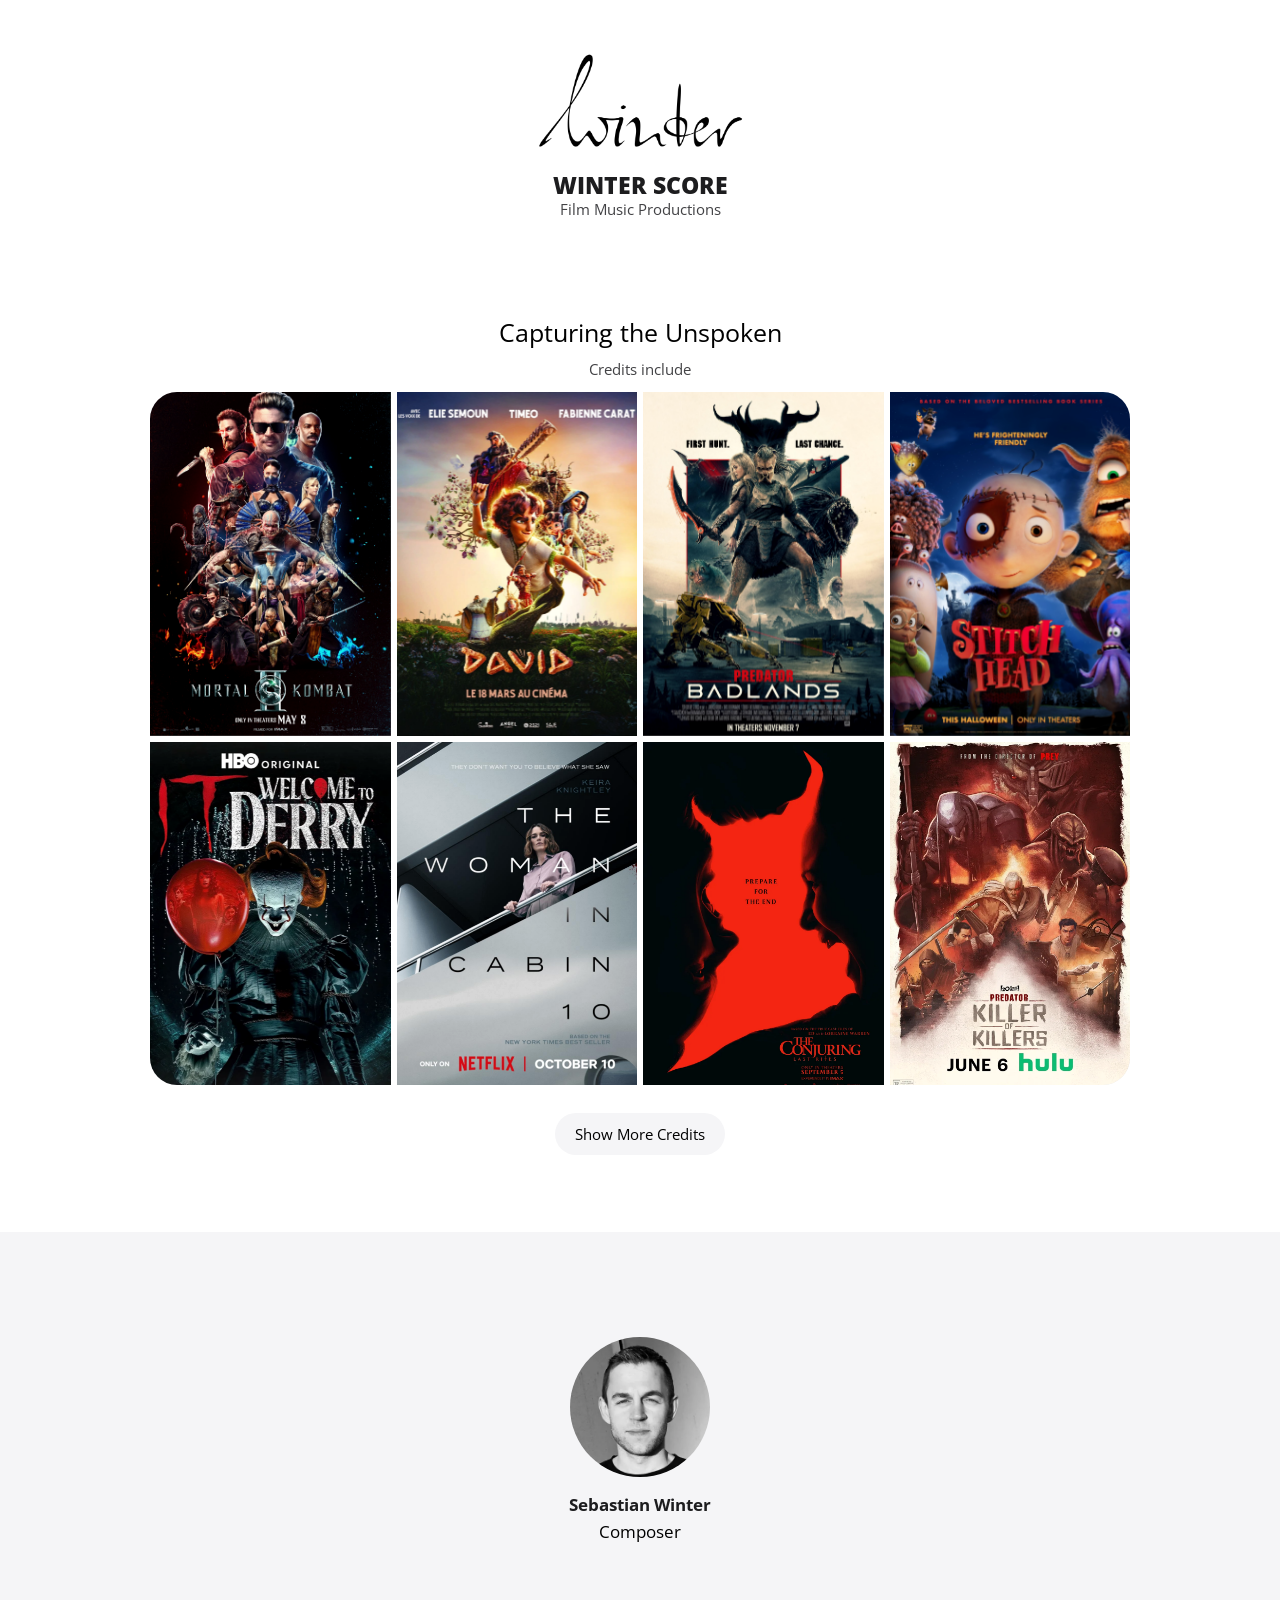
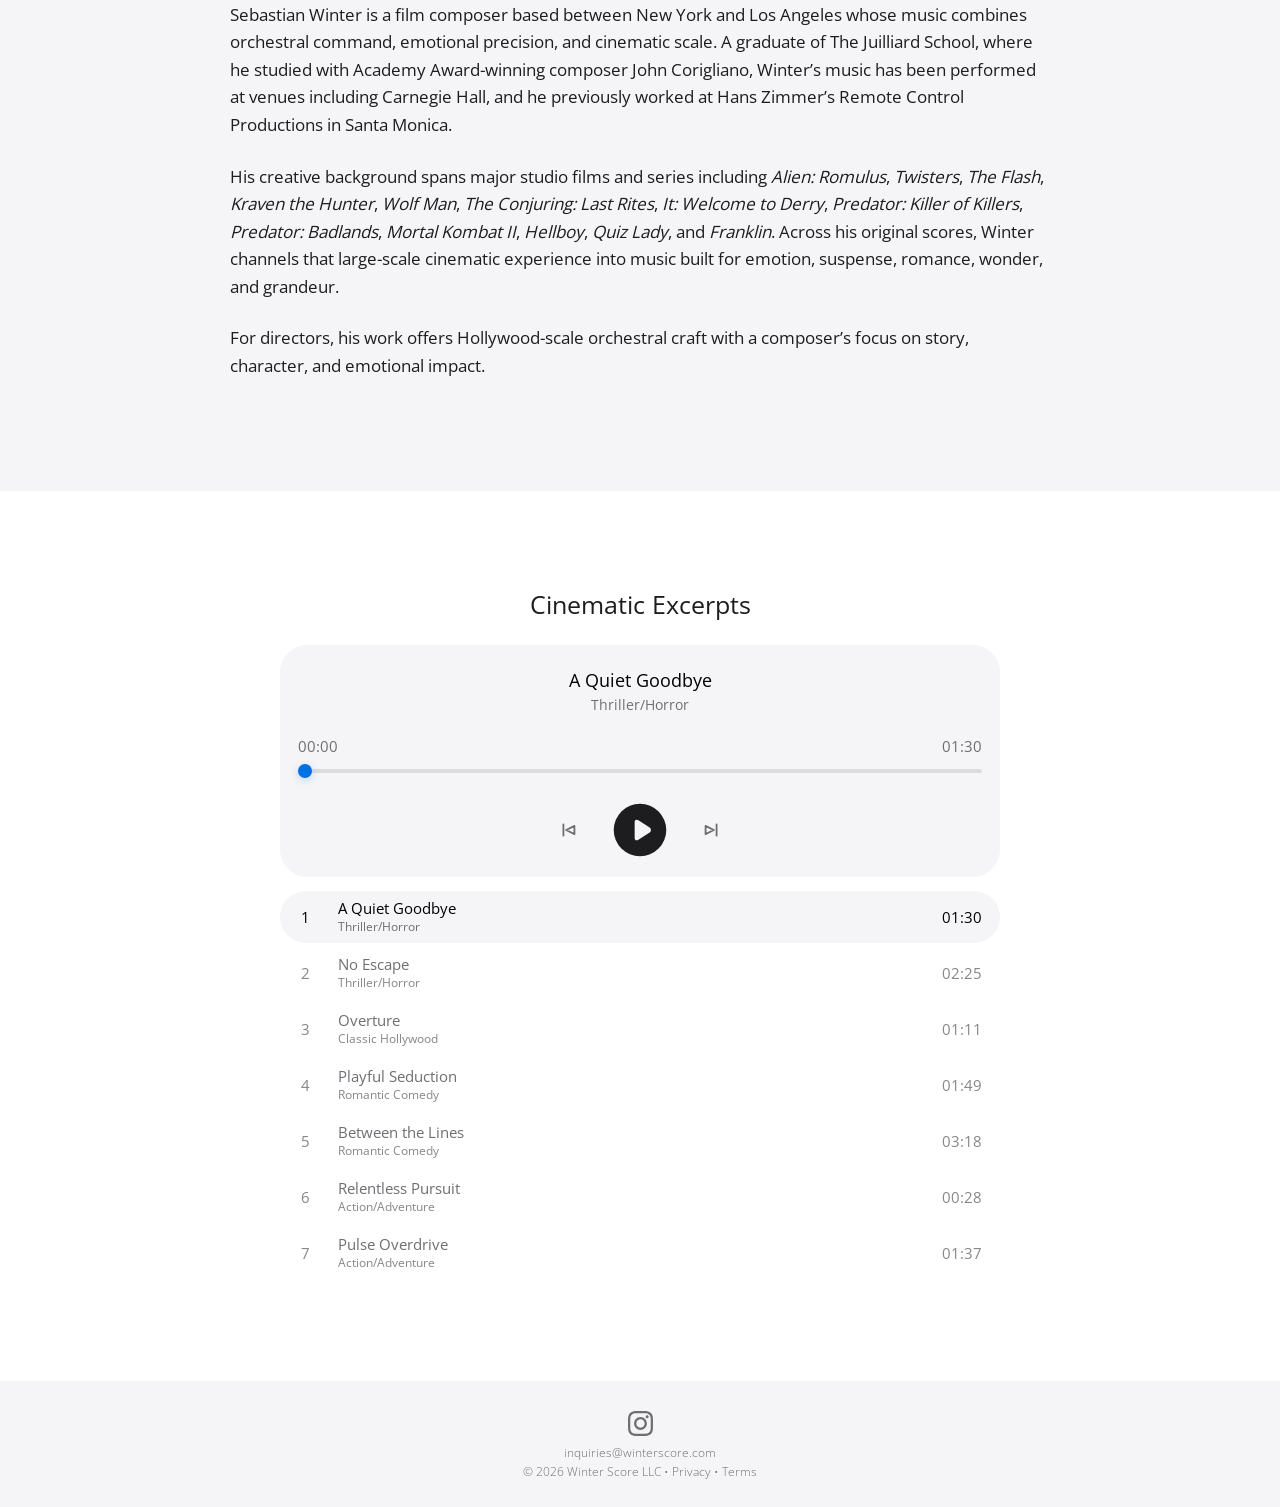
==== index.html @ 53c30376 "Stabilize poster hover scaling" ====
<!doctype html>
<html lang="en">
  <head>
    <meta charset="utf-8">
    <meta name="viewport" content="width=device-width, initial-scale=1">
    <title>Sebastian Winter | Film Composer | Winter Score</title>
    <meta
      name="description"
      content="Sebastian Winter is a film composer based between Los Angeles and New York, creating cinematic scores and orchestral music for studio films, thrillers, romantic comedies, and Christmas movies."
    >
    <link rel="canonical" href="https://www.winterscore.com/">
    <meta property="og:title" content="Sebastian Winter | Film Composer">
    <meta
      property="og:description"
      content="Cinematic film scores and orchestral music by Sebastian Winter / Winter Score."
    >
    <meta property="og:type" content="website">
    <meta property="og:url" content="https://www.winterscore.com/">
    <meta property="og:image" content="https://www.winterscore.com/assets/images/winter-score-logo-white.png">
    <meta name="twitter:card" content="summary_large_image">
    <meta name="twitter:title" content="Sebastian Winter | Film Composer">
    <meta
      name="twitter:description"
      content="Cinematic film scores and orchestral music by Sebastian Winter / Winter Score."
    >
    <meta name="twitter:image" content="https://www.winterscore.com/assets/images/winter-score-logo-white.png">
    <script type="application/ld+json">
      {
        "@context": "https://schema.org",
        "@graph": [
          {
            "@type": "WebSite",
            "@id": "https://www.winterscore.com/#website",
            "url": "https://www.winterscore.com/",
            "name": "Winter Score",
            "description": "Film music production home of composer Sebastian Winter.",
            "inLanguage": "en-US",
            "publisher": {
              "@id": "https://www.winterscore.com/#organization"
            }
          },
          {
            "@type": "Organization",
            "@id": "https://www.winterscore.com/#organization",
            "name": "Winter Score LLC",
            "legalName": "Winter Score LLC",
            "url": "https://www.winterscore.com/",
            "email": "inquiries@winterscore.com",
            "logo": "https://www.winterscore.com/assets/images/winter-score-logo-white.png",
            "founder": {
              "@id": "https://www.winterscore.com/#sebastian-winter"
            },
            "address": {
              "@type": "PostalAddress",
              "streetAddress": "30 N Gould St Ste N",
              "addressLocality": "Sheridan",
              "addressRegion": "WY",
              "postalCode": "82801",
              "addressCountry": "US"
            },
            "sameAs": [
              "https://instagram.com/sebastianwinter"
            ]
          },
          {
            "@type": "Person",
            "@id": "https://www.winterscore.com/#sebastian-winter",
            "name": "Sebastian Winter",
            "jobTitle": "Film Composer",
            "description": "Sebastian Winter is a film composer based between Los Angeles and New York, creating cinematic scores and orchestral music for studio films, thrillers, romantic comedies, and Christmas movies.",
            "url": "https://www.winterscore.com/",
            "email": "inquiries@winterscore.com",
            "image": "https://www.winterscore.com/assets/images/sebastian-winter-portrait.webp",
            "worksFor": {
              "@id": "https://www.winterscore.com/#organization"
            },
            "sameAs": [
              "https://instagram.com/sebastianwinter"
            ],
            "knowsAbout": [
              "Film scoring",
              "Orchestral film music",
              "Cinematic scores",
              "Romantic comedy film music",
              "Christmas movie music",
              "Thriller film music",
              "Horror film music"
            ],
            "subjectOf": [
              {
                "@type": "CreativeWork",
                "name": "Winter Score",
                "url": "https://www.winterscore.com/"
              }
            ]
          }
        ]
      }
    </script>
    <link rel="icon" href="assets/images/winter-score-logo-black.png">
    <link rel="preload" href="assets/images/winter-score-logo-white.png" as="image">
    <link rel="stylesheet" href="styles.css?v=20260520-poster-hover-stable">
  </head>
  <body>
    <a class="skip-link" href="#main-content">Skip to content</a>
    <main id="main-content">
      <section class="hero" aria-labelledby="site-title">
        <div class="brand" aria-label="Winter Score Film Music Productions">
          <img class="brand__script" src="assets/images/winter-score-logo-black.png" alt="">
          <div class="brand__text">
            <span>Winter Score</span>
            <small>Film Music Productions</small>
          </div>
        </div>
        <h1 id="site-title">Capturing the Unspoken</h1>
      </section>

      <section class="credits" aria-labelledby="credits-title">
        <h2 class="section-label" id="credits-title">Credits include</h2>
        <div class="poster-rail" id="credits-grid" aria-label="Selected film credits">
          <article class="poster-card">
            <img src="assets/images/mortal-kombat-ii-2026-film-poster.jpg" alt="Mortal Kombat II film poster">
          </article>
          <article class="poster-card">
            <img src="assets/images/david-2025-film-poster.jpg" alt="David film poster">
          </article>
          <article class="poster-card">
            <img src="assets/images/predator-badlands-2025-film-poster.jpg" alt="Predator: Badlands film poster">
          </article>
          <article class="poster-card">
            <img src="assets/images/stitch-head-2025-film-poster.jpg" alt="Stitch Head film poster">
          </article>
          <article class="poster-card">
            <img src="assets/images/it-welcome-to-derry-2025-series-poster.webp" alt="It: Welcome to Derry series poster">
          </article>
          <article class="poster-card">
            <img src="assets/images/the-woman-in-cabin-10-2025-film-poster.jpg" alt="The Woman in Cabin 10 film poster">
          </article>
          <article class="poster-card">
            <img src="assets/images/the-conjuring-last-rites-2025-film-poster.webp" alt="The Conjuring: Last Rites film poster">
          </article>
          <article class="poster-card">
            <img src="assets/images/predator-killer-of-killers-2025-film-poster.webp" alt="Predator: Killer of Killers film poster">
          </article>
          <article class="poster-card">
            <img src="assets/images/until-dawn-2025-film-poster.jpg" alt="Until Dawn film poster">
          </article>
          <article class="poster-card">
            <img src="assets/images/a-working-man-2025-film-poster.jpg" alt="A Working Man film poster">
          </article>
          <article class="poster-card">
            <img src="assets/images/the-friend-2025-film-poster.jpg" alt="The Friend film poster">
          </article>
          <article class="poster-card">
            <img src="assets/images/heart-eyes-2025-film-poster.jpg" alt="Heart Eyes film poster">
          </article>
          <article class="poster-card">
            <img src="assets/images/wolf-man-2025-film-poster.webp" alt="Wolf Man film poster">
          </article>
          <article class="poster-card">
            <img src="assets/images/kraven-the-hunter-2024-film-poster.webp" alt="Kraven the Hunter film poster">
          </article>
          <article class="poster-card">
            <img src="assets/images/tokyo-cowboy-2024-film-poster.jpg" alt="Tokyo Cowboy film poster">
          </article>
          <article class="poster-card">
            <img src="assets/images/alien-romulus-2024-film-poster.webp" alt="Alien: Romulus film poster">
          </article>
          <article class="poster-card">
            <img src="assets/images/twisters-2024-film-poster.webp" alt="Twisters film poster">
          </article>
          <article class="poster-card">
            <img src="assets/images/natalia-and-the-moon-2024-film-poster.jpg" alt="Natalia and the Moon film poster">
          </article>
          <article class="poster-card">
            <img src="assets/images/franklin-2024-series-poster.jpg" alt="Franklin series poster">
          </article>
          <article class="poster-card">
            <img src="assets/images/quiz-lady-2023-film-poster.jpg" alt="Quiz Lady film poster">
          </article>
          <article class="poster-card">
            <img src="assets/images/the-flash-2023-film-poster.webp" alt="The Flash film poster">
          </article>
          <article class="poster-card">
            <img src="assets/images/algiers-america-2023-series-poster.jpg" alt="Algiers, America series poster">
          </article>
          <article class="poster-card">
            <img src="assets/images/poms-2019-film-poster.jpg" alt="Poms film poster">
          </article>
          <article class="poster-card">
            <img src="assets/images/hellboy-2019-film-poster.jpg" alt="Hellboy film poster">
          </article>
        </div>
        <button class="credits-toggle" type="button" data-credits-toggle aria-expanded="false" aria-controls="credits-grid">
          Show More Credits
        </button>
      </section>

      <section class="bio" aria-labelledby="bio-title">
        <div class="bio__identity">
          <div class="bio__portrait">
            <img src="assets/images/sebastian-winter-portrait.webp" alt="Sebastian Winter, film composer">
          </div>
          <h2 id="bio-title">Sebastian Winter</h2>
          <p>Composer</p>
        </div>
        <div class="bio__copy">
          <p>
            Sebastian Winter is a film composer based between New York and Los Angeles whose music combines orchestral
            command, emotional precision, and cinematic scale. A graduate of The Juilliard School, where he studied
            with Academy Award-winning composer John Corigliano, Winter’s music has been performed at venues including
            Carnegie Hall, and he previously worked at Hans Zimmer’s Remote Control Productions in Santa Monica.
          </p>
          <p>
            His creative background spans major studio films and series including <em>Alien: Romulus</em>,
            <em>Twisters</em>, <em>The Flash</em>, <em>Kraven the Hunter</em>, <em>Wolf Man</em>,
            <em>The Conjuring: Last Rites</em>, <em>It: Welcome to Derry</em>,
            <em>Predator: Killer of Killers</em>, <em>Predator: Badlands</em>,
            <em>Mortal Kombat II</em>, <em>Hellboy</em>, <em>Quiz Lady</em>, and <em>Franklin</em>.
            Across his original scores, Winter channels that large-scale cinematic experience into music built for
            emotion, suspense, romance, wonder, and grandeur.
          </p>
          <p>
            For directors, his work offers Hollywood-scale orchestral craft with a composer’s focus on story, character,
            and emotional impact.
          </p>
        </div>
      </section>

      <section class="music" aria-labelledby="music-title">
        <div class="player" data-player>
          <header class="player__header">
            <h2 id="music-title">Cinematic Excerpts</h2>
          </header>

          <audio data-audio preload="metadata"></audio>
          <p class="visually-hidden" data-player-status aria-live="polite">
            Current track: A Quiet Goodbye, Thriller/Horror.
          </p>

          <div class="player__surface">
            <div class="now-playing">
              <div class="now-playing__copy">
                <h3 data-track-title>A Quiet Goodbye</h3>
                <p data-subtitle>Thriller/Horror</p>
              </div>
            </div>

            <div class="player__timeline">
              <div class="time-row" aria-hidden="true">
                <span data-current>00:00</span>
                <span data-duration>00:00</span>
              </div>
              <input data-seek type="range" min="0" max="100" value="0" step="0.1" aria-label="Seek A Quiet Goodbye" aria-valuetext="00:00 of 01:30">
            </div>

            <div class="transport" aria-label="Audio controls">
              <button class="icon-button" data-prev type="button" aria-label="Previous track">
                <svg viewBox="0 0 24 24" aria-hidden="true">
                  <path d="M7 6v12"></path>
                  <path d="M19 7.5 10 12l9 4.5z"></path>
                </svg>
              </button>
              <button class="play-button" data-toggle type="button" aria-label="Play current track">
                <svg class="play-button__art play-icon" viewBox="0 0 64 64" aria-hidden="true">
                  <defs>
                    <mask id="player-play-cutout">
                      <rect width="64" height="64" fill="white"></rect>
                      <path
                        d="M26.1 23.15
                           C26.1 20.65 28.25 19.95 30.2 21.2
                           L42.25 28.85
                           C44.75 30.45 44.75 33.55 42.25 35.15
                           L30.2 42.8
                           C28.25 44.05 26.1 43.35 26.1 40.85
                           Z"
                        fill="black"
                      ></path>
                    </mask>
                  </defs>
                  <circle cx="32" cy="32" r="29" mask="url(#player-play-cutout)"></circle>
                </svg>
                <svg class="play-button__art pause-icon" viewBox="0 0 64 64" aria-hidden="true">
                  <defs>
                    <mask id="player-pause-cutout">
                      <rect width="64" height="64" fill="white"></rect>
                      <rect x="24" y="21" width="5.5" height="22" rx="2.75" fill="black"></rect>
                      <rect x="34.5" y="21" width="5.5" height="22" rx="2.75" fill="black"></rect>
                    </mask>
                  </defs>
                  <circle cx="32" cy="32" r="29" mask="url(#player-pause-cutout)"></circle>
                </svg>
              </button>
              <button class="icon-button" data-next type="button" aria-label="Next track">
                <svg viewBox="0 0 24 24" aria-hidden="true">
                  <path d="M17 6v12"></path>
                  <path d="m5 7.5 9 4.5-9 4.5z"></path>
                </svg>
              </button>
            </div>
          </div>

          <ol class="track-list" data-track-list></ol>
        </div>
      </section>
    </main>

    <footer class="site-footer">
      <a class="instagram" href="https://instagram.com/sebastianwinter" aria-label="Instagram">
        <svg viewBox="0 0 256 256" aria-hidden="true">
          <path d="M127.999746,23.06353 C162.177385,23.06353 166.225393,23.1936027 179.722476,23.8094161 C192.20235,24.3789926 198.979853,26.4642218 203.490736,28.2166477 C209.464938,30.5386501 213.729395,33.3128586 218.208268,37.7917319 C222.687141,42.2706052 225.46135,46.5350617 227.782844,52.5092638 C229.535778,57.0201472 231.621007,63.7976504 232.190584,76.277016 C232.806397,89.7746075 232.93647,93.8226147 232.93647,128.000254 C232.93647,162.177893 232.806397,166.225901 232.190584,179.722984 C231.621007,192.202858 229.535778,198.980361 227.782844,203.491244 C225.46135,209.465446 222.687141,213.729903 218.208268,218.208776 C213.729395,222.687649 209.464938,225.461858 203.490736,227.783352 C198.979853,229.536286 192.20235,231.621516 179.722476,232.191092 C166.227425,232.806905 162.179418,232.936978 127.999746,232.936978 C93.8200742,232.936978 89.772067,232.806905 76.277016,232.191092 C63.7971424,231.621516 57.0196391,229.536286 52.5092638,227.783352 C46.5345536,225.461858 42.2700971,222.687649 37.7912238,218.208776 C33.3123505,213.729903 30.538142,209.465446 28.2166477,203.491244 C26.4637138,198.980361 24.3784845,192.202858 23.808908,179.723492 C23.1930946,166.225901 23.0630219,162.177893 23.0630219,128.000254 C23.0630219,93.8226147 23.1930946,89.7746075 23.808908,76.2775241 C24.3784845,63.7976504 26.4637138,57.0201472 28.2166477,52.5092638 C30.538142,46.5350617 33.3123505,42.2706052 37.7912238,37.7917319 C42.2700971,33.3128586 46.5345536,30.5386501 52.5092638,28.2166477 C57.0196391,26.4642218 63.7971424,24.3789926 76.2765079,23.8094161 C89.7740994,23.1936027 93.8221066,23.06353 127.999746,23.06353 M127.999746,0 C93.2367791,0 88.8783247,0.147348072 75.2257637,0.770274749 C61.601148,1.39218523 52.2968794,3.55566141 44.1546281,6.72008828 C35.7374966,9.99121548 28.5992446,14.3679613 21.4833489,21.483857 C14.3674532,28.5997527 9.99070739,35.7380046 6.71958019,44.1551362 C3.55515331,52.2973875 1.39167714,61.6016561 0.769766653,75.2262718 C0.146839975,88.8783247 0,93.2372872 0,128.000254 C0,162.763221 0.146839975,167.122183 0.769766653,180.774236 C1.39167714,194.398852 3.55515331,203.703121 6.71958019,211.845372 C9.99070739,220.261995 14.3674532,227.400755 21.4833489,234.516651 C28.5992446,241.632547 35.7374966,246.009293 44.1546281,249.28042 C52.2968794,252.444847 61.601148,254.608323 75.2257637,255.230233 C88.8783247,255.85316 93.2367791,256 127.999746,256 C162.762713,256 167.121675,255.85316 180.773728,255.230233 C194.398344,254.608323 203.702613,252.444847 211.844864,249.28042 C220.261995,246.009293 227.400247,241.632547 234.516143,234.516651 C241.632039,227.400755 246.008785,220.262503 249.279912,211.845372 C252.444339,203.703121 254.607815,194.398852 255.229725,180.774236 C255.852652,167.122183 256,162.763221 256,128.000254 C256,93.2372872 255.852652,88.8783247 255.229725,75.2262718 C254.607815,61.6016561 252.444339,52.2973875 249.279912,44.1551362 C246.008785,35.7380046 241.632039,28.5997527 234.516143,21.483857 C227.400247,14.3679613 220.261995,9.99121548 211.844864,6.72008828 C203.702613,3.55566141 194.398344,1.39218523 180.773728,0.770274749 C167.121675,0.147348072 162.762713,0 127.999746,0 Z M127.999746,62.2703115 C91.698262,62.2703115 62.2698034,91.69877 62.2698034,128.000254 C62.2698034,164.301738 91.698262,193.730197 127.999746,193.730197 C164.30123,193.730197 193.729689,164.301738 193.729689,128.000254 C193.729689,91.69877 164.30123,62.2703115 127.999746,62.2703115 Z M127.999746,170.667175 C104.435741,170.667175 85.3328252,151.564259 85.3328252,128.000254 C85.3328252,104.436249 104.435741,85.3333333 127.999746,85.3333333 C151.563751,85.3333333 170.666667,104.436249 170.666667,128.000254 C170.666667,151.564259 151.563751,170.667175 127.999746,170.667175 Z M211.686338,59.6734287 C211.686338,68.1566129 204.809755,75.0337031 196.326571,75.0337031 C187.843387,75.0337031 180.966297,68.1566129 180.966297,59.6734287 C180.966297,51.1902445 187.843387,44.3136624 196.326571,44.3136624 C204.809755,44.3136624 211.686338,51.1902445 211.686338,59.6734287 Z"></path>
        </svg>
      </a>
      <p><a href="mailto:inquiries@winterscore.com">inquiries@winterscore.com</a></p>
      <p>
        © 2026 Winter Score LLC
        <span aria-hidden="true"> • </span>
        <a href="/privacy/">Privacy</a>
        <span aria-hidden="true"> • </span>
        <a href="/terms/">Terms</a>
      </p>
    </footer>

    <script src="script.js?v=20260519-cutout-button"></script>
  </body>
</html>
---- styles.css ----
@font-face {
  font-family: "Open Sans";
  src: url("assets/fonts/OpenSans-VariableFont.ttf") format("truetype-variations");
  font-weight: 300 800;
  font-style: normal;
  font-display: swap;
}

@font-face {
  font-family: "Noto Sans Display";
  src: url("assets/fonts/NotoSansDisplay-VariableFont.ttf") format("truetype-variations");
  font-weight: 300 800;
  font-style: normal;
  font-display: swap;
}

@font-face {
  font-family: "Roboto";
  src: url("assets/fonts/roboto-latin.woff2") format("woff2");
  font-weight: 100 900;
  font-style: normal;
  font-display: swap;
  unicode-range: U+0000-00FF, U+0131, U+0152-0153, U+02BB-02BC, U+02C6,
    U+02DA, U+02DC, U+0304, U+0308, U+0329, U+2000-206F, U+20AC, U+2122,
    U+2191, U+2193, U+2212, U+2215, U+FEFF, U+FFFD;
}

@font-face {
  font-family: "Roboto";
  src: url("assets/fonts/roboto-latin-ext.woff2") format("woff2");
  font-weight: 100 900;
  font-style: normal;
  font-display: swap;
  unicode-range: U+0100-02BA, U+02BD-02C5, U+02C7-02CC, U+02CE-02D7,
    U+02DD-02FF, U+0304, U+0308, U+0329, U+1D00-1DBF, U+1E00-1E9F,
    U+1EF2-1EFF, U+2020, U+20A0-20AB, U+20AD-20C0, U+2113, U+2C60-2C7F,
    U+A720-A7FF;
}

:root {
  color-scheme: light dark;
  --black: #000000;
  --near-black: #1d1d1f;
  --page: #ffffff;
  --surface: #ffffff;
  --shared-surface: #f5f5f7;
  --credits-toggle-hover: #e7e7eb;
  --panel: var(--shared-surface);
  --player-surface: var(--shared-surface);
  --poster-placeholder: #e8e8ed;
  --surface-hover: #f1f1f3;
  --text: #1d1d1f;
  --text-strong: #000000;
  --muted: #6e6e73;
  --soft: #424245;
  --quiet: #86868b;
  --hairline: rgba(0, 0, 0, 0.1);
  --hover-fill: rgba(0, 0, 0, 0.035);
  --active-fill: var(--shared-surface);
  --accent: #0071e3;
  --footer: var(--shared-surface);
  --footer-text: #6e6e73;
  --footer-icon: var(--footer-text);
  --max: 980px;
}

@media (prefers-color-scheme: dark) {
  :root {
    --black: #000000;
    --near-black: #f5f5f7;
    --page: #000000;
    --shared-surface: #232326;
    --credits-toggle-hover: #313136;
    --panel: var(--shared-surface);
    --surface: #1c1c1e;
    --player-surface: var(--shared-surface);
    --poster-placeholder: #101012;
    --surface-hover: #242427;
    --text: #f5f5f7;
    --text-strong: #ffffff;
    --muted: #a1a1a6;
    --soft: #d2d2d7;
    --quiet: #86868b;
    --hairline: rgba(255, 255, 255, 0.12);
    --hover-fill: rgba(255, 255, 255, 0.075);
    --active-fill: var(--shared-surface);
    --accent: #2997ff;
    --footer: var(--shared-surface);
    --footer-text: #a1a1a6;
    --footer-icon: var(--footer-text);
  }

  .brand__script {
    filter: invert(1);
  }

}

* {
  box-sizing: border-box;
}

html {
  scroll-behavior: smooth;
}

body {
  margin: 0;
  background: var(--page);
  color: var(--text);
  font-family: "Open Sans", ui-sans-serif, system-ui, -apple-system, BlinkMacSystemFont, "Segoe UI", sans-serif;
  letter-spacing: 0;
  overflow-x: hidden;
}

img {
  display: block;
  max-width: 100%;
}

a {
  color: inherit;
  text-decoration-color: color-mix(in srgb, var(--accent) 42%, transparent);
  text-underline-offset: 0.16em;
}

button:focus-visible,
a:focus-visible,
input[type="range"]:focus-visible {
  outline: 2px solid color-mix(in srgb, var(--accent) 64%, transparent);
  outline-offset: 4px;
}

.visually-hidden {
  position: absolute;
  width: 1px;
  height: 1px;
  padding: 0;
  overflow: hidden;
  clip: rect(0 0 0 0);
  white-space: nowrap;
  border: 0;
}

.skip-link {
  position: fixed;
  top: 14px;
  left: 14px;
  z-index: 1000;
  min-height: 42px;
  display: inline-flex;
  align-items: center;
  justify-content: center;
  padding: 0 18px;
  border-radius: 999px;
  background: var(--text-strong);
  color: var(--page);
  font-family: "Open Sans", ui-sans-serif, system-ui, sans-serif;
  font-size: 15px;
  font-weight: 400;
  line-height: 1;
  text-decoration: none;
  transform: translateY(-72px);
  transition: transform 180ms ease;
}

.skip-link:focus-visible {
  transform: translateY(0);
}

.hero {
  min-height: 40vh;
  display: grid;
  place-items: center;
  align-content: center;
  gap: 37px;
  padding: 96px 24px 30px;
}

.brand {
  display: grid;
  justify-items: center;
  width: 100%;
  transform: translateY(-44px);
}

.brand__script {
  width: 205px;
  height: auto;
  margin-bottom: 25px;
}

.brand__text {
  display: grid;
  justify-items: center;
  gap: 4px;
  text-transform: none;
  width: 100%;
  text-align: center;
}

.brand__text span {
  font-family: "Open Sans", ui-sans-serif, system-ui, sans-serif;
  font-size: 23px;
  font-weight: 800;
  line-height: 1;
  text-transform: uppercase;
}

.brand__text small {
  color: var(--soft);
  font-family: "Open Sans", ui-sans-serif, system-ui, sans-serif;
  font-size: 15px;
  font-weight: 400;
  line-height: 1.15;
}

.hero h1 {
  position: relative;
  top: 18px;
  margin: 0;
  color: var(--text-strong);
  font-family: "Open Sans", ui-sans-serif, system-ui, sans-serif;
  font-size: 25px;
  font-weight: 400;
  line-height: 1.2;
  text-align: center;
  animation: focusReveal 2s cubic-bezier(0.22, 1, 0.36, 1) both;
  will-change: filter, opacity;
}

@keyframes focusReveal {
  0% {
    opacity: 0.35;
    filter: blur(12px);
  }

  100% {
    opacity: 1;
    filter: blur(0);
  }
}

@media (prefers-reduced-motion: reduce) {
  .hero h1 {
    animation: none;
  }
}

.credits {
  padding: 0 24px clamp(64px, 6vw, 88px);
}

.section-label {
  margin: 0 auto 14px;
  color: var(--soft);
  font-family: "Open Sans", ui-sans-serif, system-ui, sans-serif;
  font-size: 15px;
  font-weight: 400;
  line-height: 1.2;
  text-align: center;
}

.poster-rail {
  width: min(var(--max), 100%);
  margin: 0 auto;
  display: grid;
  grid-template-columns: repeat(4, minmax(0, 1fr));
  gap: 6px;
}

.poster-card {
  position: relative;
  overflow: hidden;
  border-radius: 0;
  background: var(--poster-placeholder);
  aspect-ratio: 7 / 10;
  isolation: isolate;
}

.poster-card:first-child {
  border-top-left-radius: 27px;
}

.poster-card:nth-child(4) {
  border-top-right-radius: 27px;
}

.poster-card:nth-last-child(4) {
  border-bottom-left-radius: 27px;
}

.poster-card:last-child {
  border-bottom-right-radius: 27px;
}

.credits:not(.is-expanded) .poster-card:nth-child(n + 9) {
  display: none;
}

.credits:not(.is-expanded) .poster-card:nth-child(5) {
  border-bottom-left-radius: 27px;
}

.credits:not(.is-expanded) .poster-card:nth-child(8) {
  border-bottom-right-radius: 27px;
}

.credits:not(.is-expanded) .poster-card:nth-child(n + 9) {
  border-radius: 0;
}

.credits.is-expanded .poster-card:nth-last-child(4) {
  border-bottom-left-radius: 27px;
}

.credits.is-expanded .poster-card:last-child {
  border-bottom-right-radius: 27px;
}

.poster-card img {
  display: block;
  width: 100%;
  height: 100%;
  object-fit: cover;
  object-position: center center;
  filter: saturate(0.92) contrast(1.03);
  transform: scale(1.0001);
  transform-origin: 50% 50%;
  transition:
    filter 640ms cubic-bezier(0.4, 0, 0.25, 1),
    transform 640ms cubic-bezier(0.4, 0, 0.25, 1);
  will-change: transform, filter;
}

.poster-card::after {
  position: absolute;
  inset: 0;
  content: "";
  background: linear-gradient(180deg, transparent 58%, rgba(0, 0, 0, 0.18));
  opacity: 0;
  pointer-events: none;
  transition: opacity 640ms cubic-bezier(0.4, 0, 0.25, 1);
}

.poster-card:hover img {
  filter: saturate(1.02) contrast(1.07) brightness(1.04);
  transform: scale(1.035);
}

.poster-card:hover::after {
  opacity: 1;
}

.credits-toggle {
  display: block;
  min-height: 42px;
  margin: 28px auto 0;
  padding: 0 20px;
  border-radius: 999px;
  background: var(--shared-surface);
  color: #000000;
  font-family: "Open Sans", ui-sans-serif, system-ui, sans-serif;
  font-size: 15px;
  font-weight: 400;
  line-height: 1;
  transition:
    background-color 180ms ease,
    transform 180ms ease;
}

.credits-toggle:hover,
.credits-toggle:focus-visible {
  background: var(--credits-toggle-hover);
  transform: translateY(-1px);
}

.bio {
  background: var(--panel);
  display: grid;
  justify-items: center;
  padding: clamp(72px, 9vw, 105px) 24px clamp(76px, 9vw, 112px);
}

.bio__identity {
  display: grid;
  justify-items: center;
  margin-bottom: 56px;
}

.bio__portrait {
  width: 140px;
  height: 140px;
  overflow: hidden;
  border-radius: 50%;
  margin-bottom: 16px;
}

.bio__portrait img {
  width: 100%;
  height: 100%;
  object-fit: cover;
  transform: translateY(-4px) scale(1.12);
  transform-origin: center;
}

.bio__identity h2 {
  margin: 0 0 2px;
  font-family: "Open Sans", ui-sans-serif, system-ui, sans-serif;
  font-size: 17px;
  line-height: 1.47;
  font-weight: 700;
}

.bio__identity p {
  margin: 0;
  color: var(--text-strong);
  font-family: "Open Sans", ui-sans-serif, system-ui, sans-serif;
  font-size: 17px;
  font-weight: 400;
  line-height: 1.47;
}

.bio__copy {
  width: min(820px, 100%);
  color: var(--text);
  font-family: "Open Sans", ui-sans-serif, system-ui, sans-serif;
  font-size: 17px;
  font-weight: 400;
  line-height: 1.62;
}

.bio__copy p {
  margin: 0;
}

.bio__copy p + p {
  margin-top: 24px;
}

.bio__copy strong {
  color: var(--text-strong);
  font-weight: 700;
}

.music {
  padding: clamp(74px, 8vw, 98px) 24px clamp(84px, 8vw, 112px);
}

.player {
  width: min(720px, 100%);
  margin: 0 auto;
  --progress: 0%;
}

.player__header {
  text-align: center;
  margin-bottom: 26px;
}

.player__header h2 {
  margin: 0;
  font-family: "Open Sans", ui-sans-serif, system-ui, sans-serif;
  font-size: 25px;
  font-weight: 400;
  line-height: 1.2;
}

.player__surface {
  overflow: hidden;
  border-radius: 27px;
  background: var(--player-surface);
  padding: 18px;
}

.now-playing {
  text-align: center;
  padding-top: 6px;
}

.now-playing__copy {
  min-width: 0;
}

.now-playing__copy h3 {
  overflow: hidden;
  margin: 0 0 4px;
  color: var(--text-strong);
  font-family: "Open Sans", ui-sans-serif, system-ui, sans-serif;
  font-size: 18px;
  font-weight: 400;
  line-height: 1.25;
  text-overflow: ellipsis;
  white-space: nowrap;
}

.now-playing__copy p {
  overflow: hidden;
  margin: 0;
  color: var(--muted);
  font-family: "Open Sans", ui-sans-serif, system-ui, sans-serif;
  font-size: 14px;
  font-weight: 400;
  line-height: 1.35;
  text-overflow: ellipsis;
  white-space: nowrap;
}

.player__timeline {
  margin-top: 24px;
}

input[type="range"] {
  appearance: none;
  width: 100%;
  margin: 0;
  height: 18px;
  background: transparent;
  cursor: pointer;
}

input[type="range"]::-webkit-slider-runnable-track {
  height: 4px;
  border-radius: 999px;
  background: linear-gradient(
    90deg,
    var(--accent) 0 var(--progress),
    var(--hairline) var(--progress) 100%
  );
}

input[type="range"]::-webkit-slider-thumb {
  appearance: none;
  width: 14px;
  height: 14px;
  margin-top: -5px;
  border: 0;
  border-radius: 50%;
  background: var(--accent);
  box-shadow: 0 2px 9px rgba(0, 113, 227, 0.24);
}

input[type="range"]::-moz-range-track {
  height: 4px;
  border-radius: 999px;
  background: var(--hairline);
}

input[type="range"]::-moz-range-progress {
  height: 4px;
  border-radius: 999px;
  background: var(--accent);
}

input[type="range"]::-moz-range-thumb {
  width: 14px;
  height: 14px;
  border: 0;
  border-radius: 50%;
  background: var(--accent);
}

.time-row {
  display: flex;
  justify-content: space-between;
  margin-bottom: 8px;
  color: var(--muted);
  font-family: "Open Sans", ui-sans-serif, system-ui, sans-serif;
  font-size: 15px;
  font-weight: 400;
  line-height: 1;
}

.transport {
  display: flex;
  align-items: center;
  justify-content: center;
  gap: 22px;
  margin-top: 16px;
}

button {
  border: 0;
  color: var(--near-black);
  background: transparent;
  font: inherit;
  cursor: pointer;
}

.icon-button {
  width: 42px;
  height: 42px;
  padding: 0;
  display: grid;
  place-items: center;
  border-radius: 50%;
  color: var(--muted);
  line-height: 0;
  transition:
    background-color 160ms ease,
    color 160ms ease,
    transform 160ms ease;
}

.icon-button svg {
  width: 22px;
  height: 22px;
  fill: none;
  stroke: currentColor;
  stroke-linecap: round;
  stroke-linejoin: round;
  stroke-width: 2;
}

.icon-button:hover {
  background: var(--hover-fill);
  color: var(--near-black);
}

.play-button {
  width: 58px;
  height: 58px;
  padding: 0;
  display: grid;
  place-items: center;
  border-radius: 50%;
  background: transparent;
  color: var(--near-black);
  line-height: 0;
  transition:
    transform 320ms cubic-bezier(0.4, 0, 0.25, 1);
}

.play-button:hover {
  transform: scale(1.055);
}

.play-button__art {
  grid-area: 1 / 1;
  width: 58px;
  height: 58px;
  display: block;
  overflow: visible;
}

.play-button__art circle {
  fill: currentColor;
}

.pause-icon {
  display: none;
}

.play-button.is-playing .play-icon {
  display: none;
}

.play-button.is-playing .pause-icon {
  display: block;
}

.track-list {
  display: grid;
  gap: 4px;
  margin: 14px 0 0;
  padding: 0;
  list-style: none;
}

.track-list li {
  display: grid;
  grid-template-columns: 30px minmax(0, 1fr) 58px;
  gap: 12px;
  align-items: center;
  min-height: 52px;
  border-radius: 27px;
  color: var(--muted);
  font-family: "Open Sans", ui-sans-serif, system-ui, sans-serif;
  font-size: 15px;
  font-weight: 400;
  padding: 0 18px 0 10px;
  transition:
    background-color 160ms ease,
    color 160ms ease;
}

.track-list button {
  display: grid;
  gap: 2px;
  min-width: 0;
  overflow: hidden;
  text-align: left;
  font-family: "Open Sans", ui-sans-serif, system-ui, sans-serif;
  font-size: 15px;
  font-weight: 400;
  color: inherit;
}

.track-title,
.track-genre {
  overflow: hidden;
  text-overflow: ellipsis;
  white-space: nowrap;
}

.track-title {
  color: inherit;
  line-height: 1.25;
}

.track-genre {
  color: var(--quiet);
  font-size: 12px;
  line-height: 1.2;
}

.track-list .number {
  text-align: center;
  color: var(--quiet);
}

.track-list .duration {
  text-align: right;
  color: var(--quiet);
}

.track-list li:hover {
  background: var(--hover-fill);
  color: var(--near-black);
}

.track-list li.is-active {
  background: var(--active-fill);
}

.track-list li.is-active,
.track-list li.is-active .duration,
.track-list li.is-active .number,
.track-list li.is-active .track-title {
  color: var(--text-strong);
}

.track-list li.is-active .track-genre {
  color: var(--muted);
}

.site-footer {
  background: var(--footer);
  color: var(--footer-text);
  padding: 28px 16px 24px;
  text-align: center;
  font-family: "Open Sans", ui-sans-serif, system-ui, sans-serif;
  font-size: 12px;
  font-weight: 300;
  line-height: 1.4;
}

.site-footer p {
  margin: 2px 0;
}

.site-footer a {
  color: inherit;
  text-decoration: none;
  transition: color 160ms ease;
}

.site-footer a:hover {
  color: #000000;
}

.instagram {
  width: 29px;
  height: 29px;
  display: inline-grid;
  place-items: center;
  margin-bottom: 5px;
}

.instagram svg {
  width: 25px;
  height: 25px;
  fill: var(--footer-icon);
  transition: fill 160ms ease;
}

.instagram:hover svg {
  fill: #000000;
}

.legal-page {
  min-height: 100vh;
  min-height: 100svh;
  background: var(--page);
  display: flex;
  flex-direction: column;
}

.legal {
  width: 100%;
  max-width: 760px;
  margin: 0 auto;
  padding: 48px 24px 40px;
  padding-top: max(48px, calc(env(safe-area-inset-top) + 32px));
  text-align: left;
}

.legal__brand {
  width: 100%;
  display: grid;
  margin: 0 auto 40px;
  opacity: 0.96;
  text-decoration: none;
  transform: none;
  transition:
    opacity 180ms ease,
    transform 180ms ease;
}

.legal__brand:hover {
  opacity: 1;
  transform: translateY(-1px);
}

.legal__brand .brand__script {
  width: 205px;
  margin-bottom: 25px;
}

.legal__document {
  width: 100%;
  margin: 0;
  color: var(--text);
  font-family: "Roboto", -apple-system, BlinkMacSystemFont, "Segoe UI", "Helvetica Neue", Helvetica, Arial, sans-serif;
  font-size: 15px;
  font-weight: 400;
  line-height: 1.6;
}

.legal__document h1 {
  margin: 0 0 8px;
  color: var(--text-strong);
  font-family: "Roboto", -apple-system, BlinkMacSystemFont, "Segoe UI", "Helvetica Neue", Helvetica, Arial, sans-serif;
  font-size: clamp(26px, 3.2vw, 32px);
  font-weight: 600;
  line-height: 1.15;
  letter-spacing: 0;
  text-align: left;
}

.legal__updated {
  margin: 0 0 32px;
  color: var(--muted);
  font-size: 13px;
  font-weight: 400;
  line-height: 1.35;
  letter-spacing: 0.01em;
}

.legal__document h2 {
  margin: 28px 0 8px;
  padding-top: 0;
  color: var(--text-strong);
  font-family: "Roboto", -apple-system, BlinkMacSystemFont, "Segoe UI", "Helvetica Neue", Helvetica, Arial, sans-serif;
  font-size: 17px;
  font-weight: 600;
  line-height: 1.3;
  letter-spacing: 0;
}

.legal__document p {
  margin: 0 0 10px;
  color: var(--text);
}

.legal__document p + p {
  margin-top: 0;
}

.legal__document .legal__updated {
  margin: 0 0 32px;
}

.legal__document a {
  color: var(--accent);
  text-decoration: underline;
  text-decoration-thickness: 1px;
  text-underline-offset: 3px;
}

.legal__document a:hover {
  text-decoration-thickness: 2px;
}

.legal-page .site-footer {
  background: transparent;
  display: flex;
  flex-flow: row nowrap;
  align-items: center;
  justify-content: center;
  gap: 5px;
  width: 100%;
  margin: 0 auto;
  padding: 16px 24px max(24px, env(safe-area-inset-bottom));
  color: var(--muted);
  font-family: "Roboto", -apple-system, BlinkMacSystemFont, "Segoe UI", "Helvetica Neue", Helvetica, Arial, sans-serif;
  font-size: 12px;
  font-weight: 400;
  line-height: 1.35;
  text-align: center;
}

.legal-page .site-footer small,
.legal-page .site-footer nav {
  font-size: inherit;
}

.legal-page .footer-nav {
  display: inline-flex;
  align-items: center;
  gap: 5px;
}

.legal-page .site-footer a {
  color: var(--muted);
  border-radius: 4px;
  padding: 2px 0;
  text-decoration: none;
  transition: color 120ms ease;
}

.legal-page .site-footer a:hover,
.legal-page .site-footer a:focus-visible,
.legal-page .site-footer a[aria-current="page"] {
  color: var(--text);
}

.legal-page .site-footer a:focus-visible {
  outline: 2px solid var(--accent);
  outline-offset: 2px;
}

.legal-page .footer-sep {
  opacity: 1;
}

.legal__return {
  margin: 40px 0 0;
  font-family: "Roboto", -apple-system, BlinkMacSystemFont, "Segoe UI", "Helvetica Neue", Helvetica, Arial, sans-serif;
  font-size: 15px;
  line-height: 1.4;
  text-align: center;
}

.legal__return a {
  min-height: 42px;
  display: inline-flex;
  align-items: center;
  justify-content: center;
  padding: 0 20px;
  border-radius: 999px;
  background: var(--shared-surface);
  color: var(--text);
  text-decoration: none;
  transition:
    background-color 180ms ease,
    transform 180ms ease;
}

.legal__return a:hover,
.legal__return a:focus-visible {
  background: var(--credits-toggle-hover);
  transform: translateY(-1px);
}

@media (min-width: 768px) {
  .legal {
    padding-left: 40px;
    padding-right: 40px;
    padding-top: max(64px, calc(env(safe-area-inset-top) + 48px));
    padding-bottom: 80px;
  }
}

@media (min-width: 1280px) {
  .legal {
    padding-top: 96px;
    padding-bottom: 96px;
  }
}

@media (max-width: 760px) {
  .hero {
    min-height: auto;
    align-content: start;
    gap: 58px;
    padding: 72px 22px 58px;
  }

  .brand {
    transform: none;
    max-width: 100%;
  }

  .brand__script {
    display: block;
    width: 145px;
    margin-bottom: 18px;
  }

  .brand__text {
    gap: 5px;
  }

  .brand__text span {
    font-size: 21px;
  }

  .brand__text small {
    font-size: 14px;
  }

  .hero h1 {
    top: 0;
    width: min(310px, 100%);
    margin: 0 auto;
    font-size: 25px;
    font-weight: 400;
    line-height: 1.22;
  }

  .credits {
    padding: 0 22px 52px;
  }

  .section-label {
    margin-bottom: 16px;
    font-size: 15px;
    line-height: 1.2;
  }

  .poster-rail {
    display: grid;
    grid-template-columns: repeat(2, minmax(0, 1fr));
    gap: 4px;
    width: 100%;
    overflow: visible;
  }

  .poster-rail::-webkit-scrollbar {
    display: none;
  }

  .poster-card {
    border-radius: 0;
    scroll-snap-align: none;
  }

  .poster-card:first-child {
    border-top-left-radius: 27px;
  }

  .poster-card:nth-child(2) {
    border-top-right-radius: 27px;
  }

  .poster-card:nth-child(4),
  .poster-card:nth-child(5) {
    border-radius: 0;
  }

  .poster-card:nth-last-child(4) {
    border-bottom-left-radius: 0;
  }

  .poster-card:nth-last-child(2) {
    border-bottom-left-radius: 27px;
  }

  .poster-card:last-child {
    border-bottom-right-radius: 27px;
  }

  .credits:not(.is-expanded) .poster-card:nth-child(n + 5) {
    display: none;
  }

  .credits:not(.is-expanded) .poster-card:first-child {
    border-top-left-radius: 27px;
  }

  .credits:not(.is-expanded) .poster-card:nth-child(2) {
    border-top-right-radius: 27px;
  }

  .credits:not(.is-expanded) .poster-card:nth-child(3) {
    border-bottom-left-radius: 27px;
  }

  .credits:not(.is-expanded) .poster-card:nth-child(4) {
    border-bottom-right-radius: 27px;
  }

  .credits:not(.is-expanded) .poster-card:nth-child(n + 5) {
    border-radius: 0;
  }

  .credits.is-expanded .poster-card:nth-last-child(4) {
    border-bottom-left-radius: 0;
  }

  .credits.is-expanded .poster-card:nth-last-child(2) {
    border-bottom-left-radius: 27px;
  }

  .credits.is-expanded .poster-card:last-child {
    border-bottom-right-radius: 27px;
  }

  .credits-toggle {
    display: block;
    min-height: 42px;
    margin: 28px auto 0;
    padding: 0 20px;
    border-radius: 999px;
    background: var(--shared-surface);
    color: #000000;
    font-family: "Open Sans", ui-sans-serif, system-ui, sans-serif;
    font-size: 15px;
    font-weight: 400;
    line-height: 1;
  }

  .bio {
    padding: 58px 22px 42px;
  }

  .bio__identity {
    margin-bottom: 34px;
  }

  .bio__portrait {
    width: 106px;
    height: 106px;
    margin-bottom: 18px;
  }

  .bio__identity h2 {
    font-size: 18px;
  }

  .bio__copy {
    font-size: 17px;
    line-height: 1.6;
  }

  .music {
    padding: 48px 24px 72px;
  }

  .player {
    width: min(440px, 100%);
  }

  .player__header {
    margin-bottom: 24px;
  }

  .player__header h2 {
    font-size: 25px;
    font-weight: 400;
  }

  .player__surface {
    padding: 14px;
  }

  .now-playing__copy h3 {
    white-space: normal;
  }

  .time-row {
    font-size: 15px;
  }

  .transport {
    gap: 18px;
    margin-top: 14px;
  }

  .track-list li {
    grid-template-columns: 28px minmax(0, 1fr) 52px;
    min-height: 54px;
    font-size: 15px;
    font-weight: 400;
    padding: 0 14px 0 8px;
  }

  .track-list button {
    font-size: 15px;
    font-weight: 400;
  }

  .legal-page {
    background: var(--page);
  }

  .legal {
    padding: 48px 24px 40px;
    padding-top: max(48px, calc(env(safe-area-inset-top) + 32px));
  }

  .legal__brand {
    margin-bottom: 40px;
  }

  .legal__brand .brand__script {
    width: 145px;
    margin-bottom: 18px;
  }

  .legal__document {
    font-size: 15px;
    line-height: 1.6;
  }

  .legal__document h1 {
    font-size: 26px;
    line-height: 1.15;
  }

  .legal__updated {
    font-size: 13px;
  }

  .legal__document .legal__updated {
    margin: 0 0 32px;
  }

  .legal__document h2 {
    margin-top: 28px;
    padding-top: 0;
    font-size: 17px;
  }
}

@media (prefers-reduced-motion: reduce) {
  html {
    scroll-behavior: auto;
  }

  *,
  *::before,
  *::after {
    animation-duration: 1ms !important;
    animation-iteration-count: 1 !important;
    scroll-behavior: auto !important;
    transition-duration: 1ms !important;
  }
}

@media (prefers-color-scheme: dark) {
  .brand__text small,
  .section-label {
    color: #ffffff;
  }

  .legal__brand .brand__script {
    filter: invert(1);
  }

  .credits-toggle {
    background: var(--shared-surface);
    color: #ffffff;
  }

  .instagram:hover svg {
    fill: #ffffff;
  }

  .site-footer a:hover {
    color: #ffffff;
  }
}
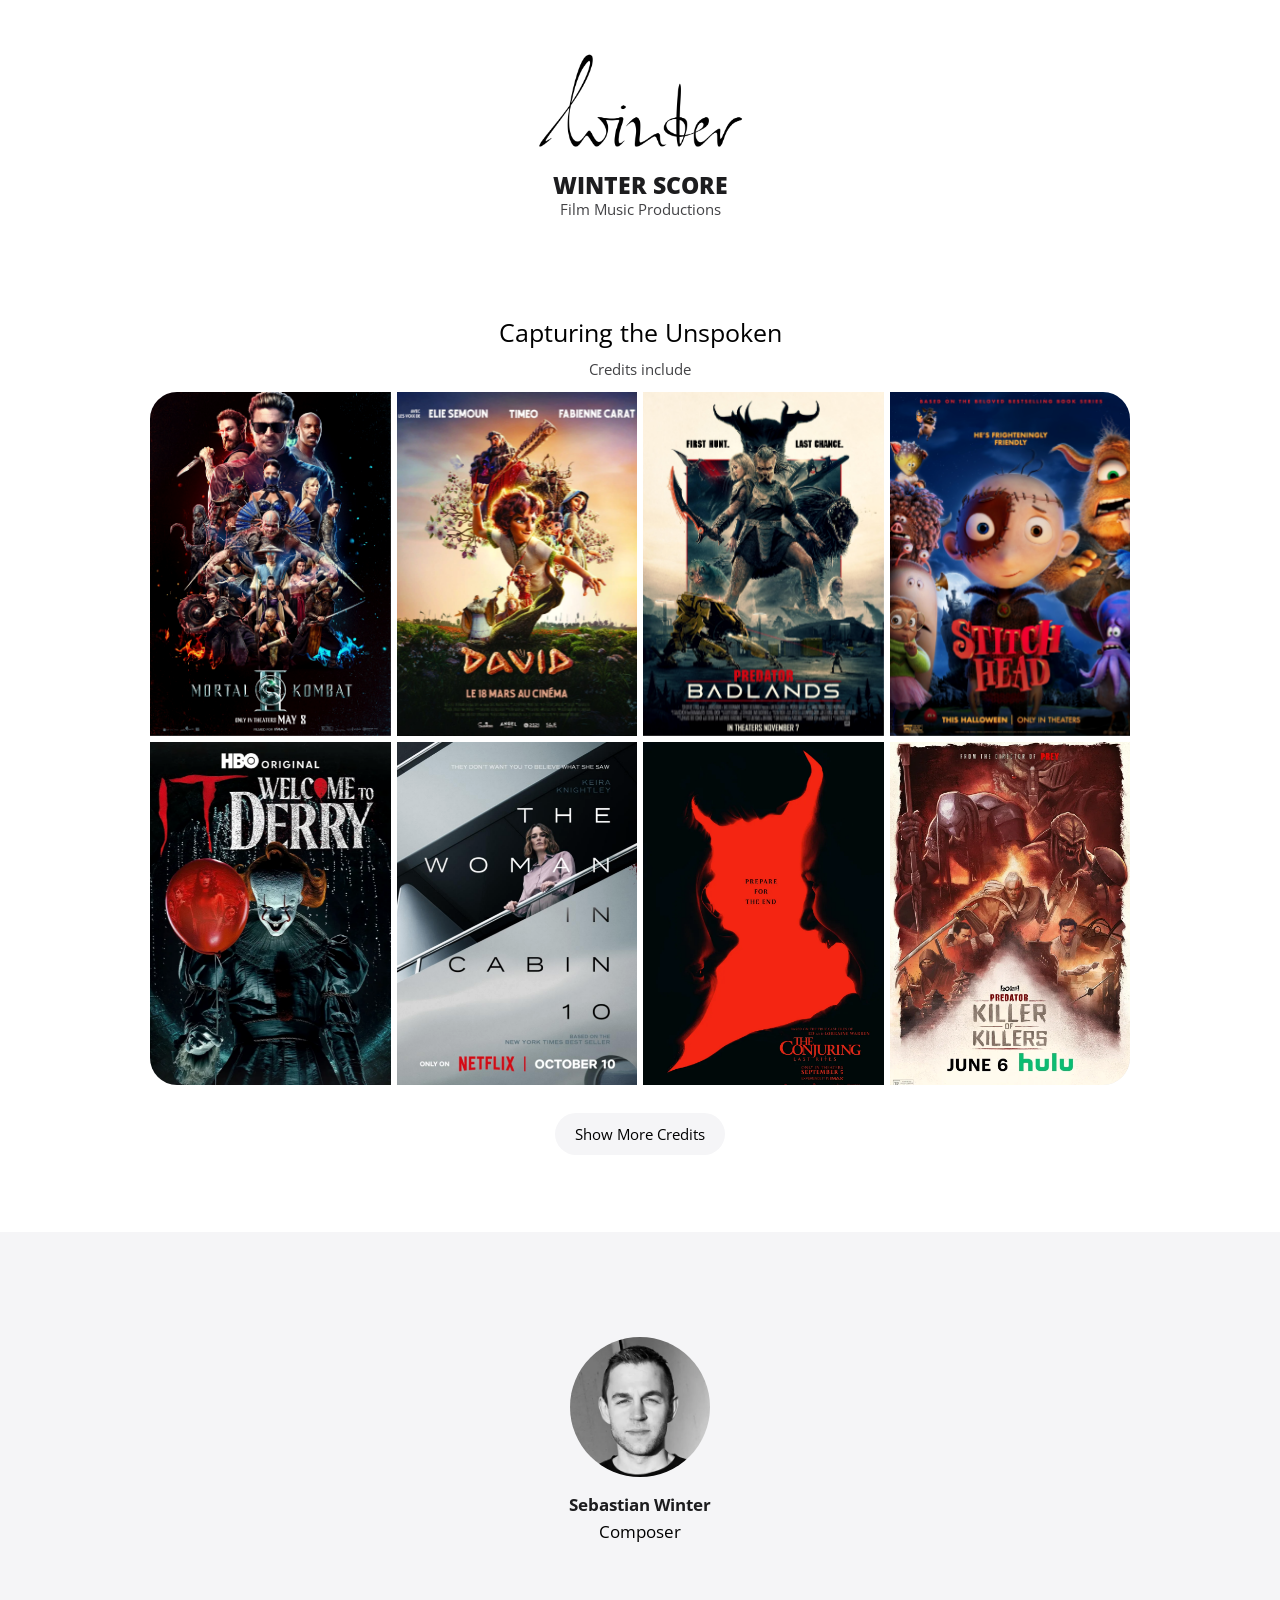
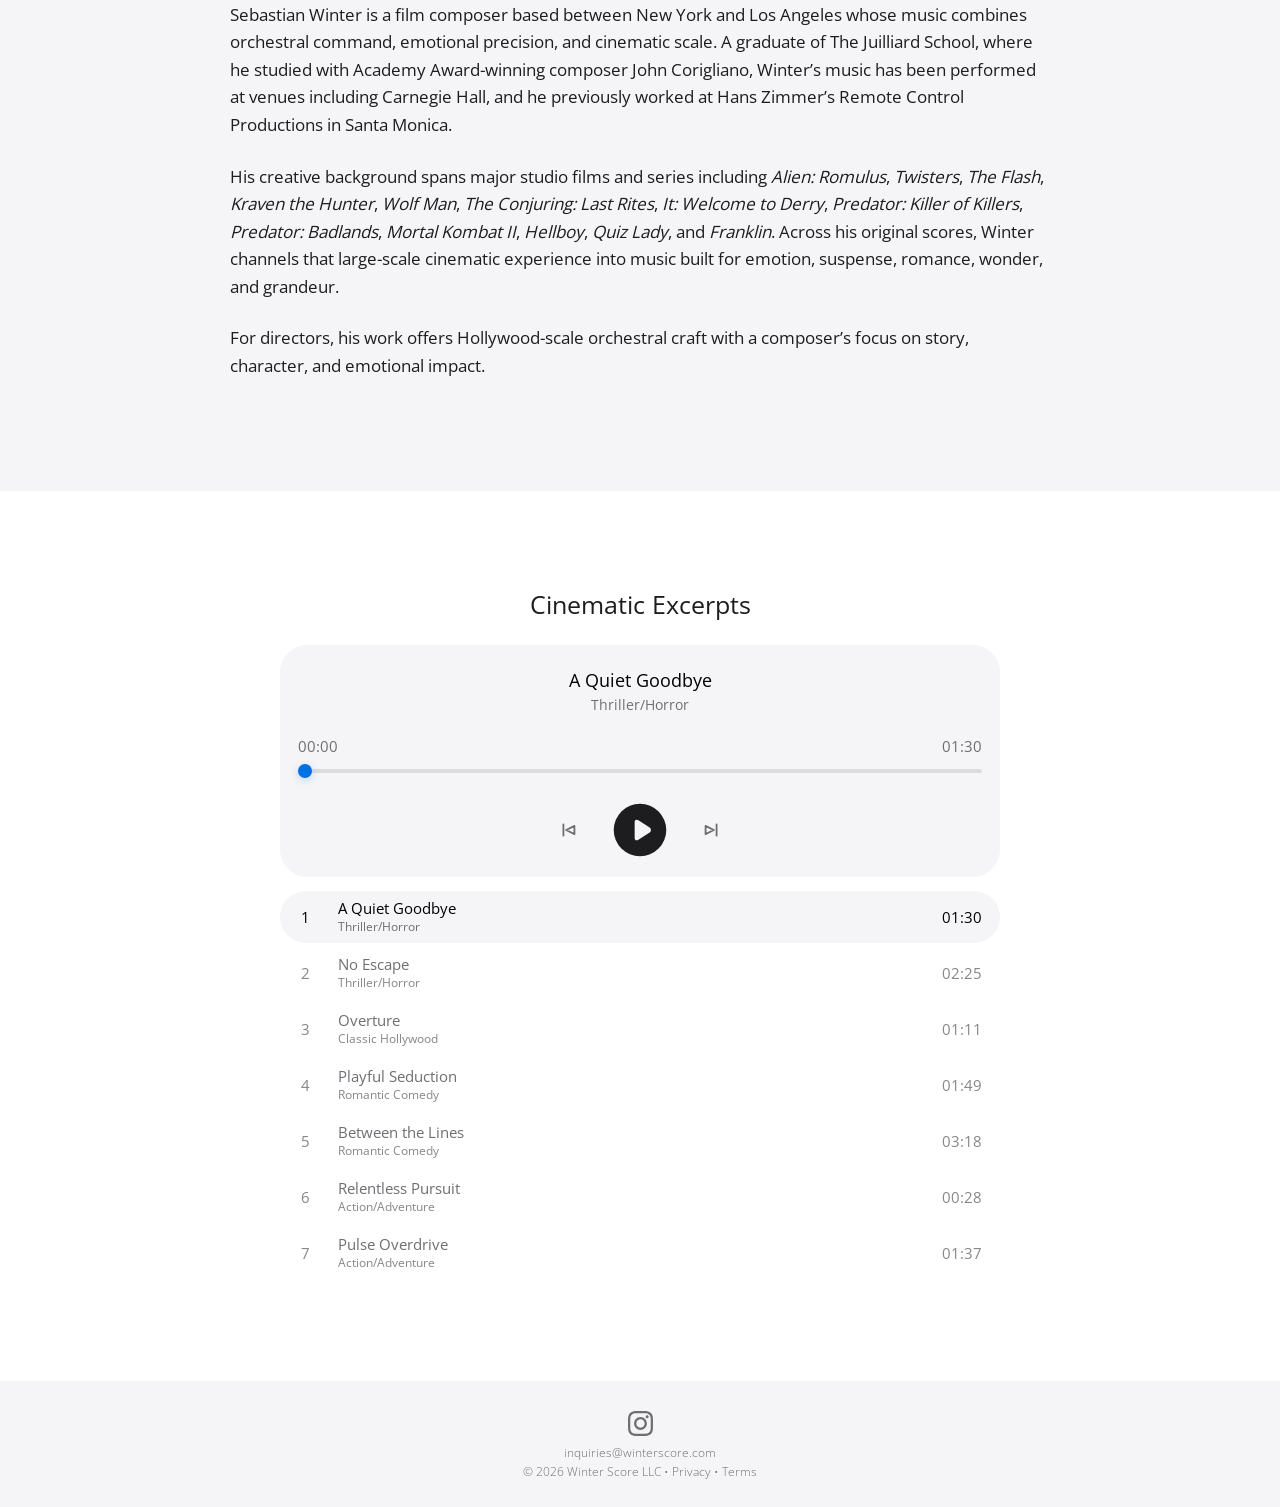
==== commit f276d89d: "Refine credits toggle hover motion" ====
--- a/index.html
+++ b/index.html
@@ -99,7 +99,7 @@
     </script>
     <link rel="icon" href="assets/images/winter-score-logo-black.png">
     <link rel="preload" href="assets/images/winter-score-logo-white.png" as="image">
-    <link rel="stylesheet" href="styles.css?v=20260520-poster-hover-stable">
+    <link rel="stylesheet" href="styles.css?v=20260520-credits-toggle-hover">
   </head>
   <body>
     <a class="skip-link" href="#main-content">Skip to content</a>
--- a/styles.css
+++ b/styles.css
@@ -364,15 +364,17 @@
   font-size: 15px;
   font-weight: 400;
   line-height: 1;
+  transform: scale(1);
+  transform-origin: center center;
   transition:
-    background-color 180ms ease,
-    transform 180ms ease;
+    background-color 320ms cubic-bezier(0.4, 0, 0.25, 1),
+    transform 320ms cubic-bezier(0.4, 0, 0.25, 1);
 }
 
 .credits-toggle:hover,
 .credits-toggle:focus-visible {
   background: var(--credits-toggle-hover);
-  transform: translateY(-1px);
+  transform: scale(1.035);
 }
 
 .bio {
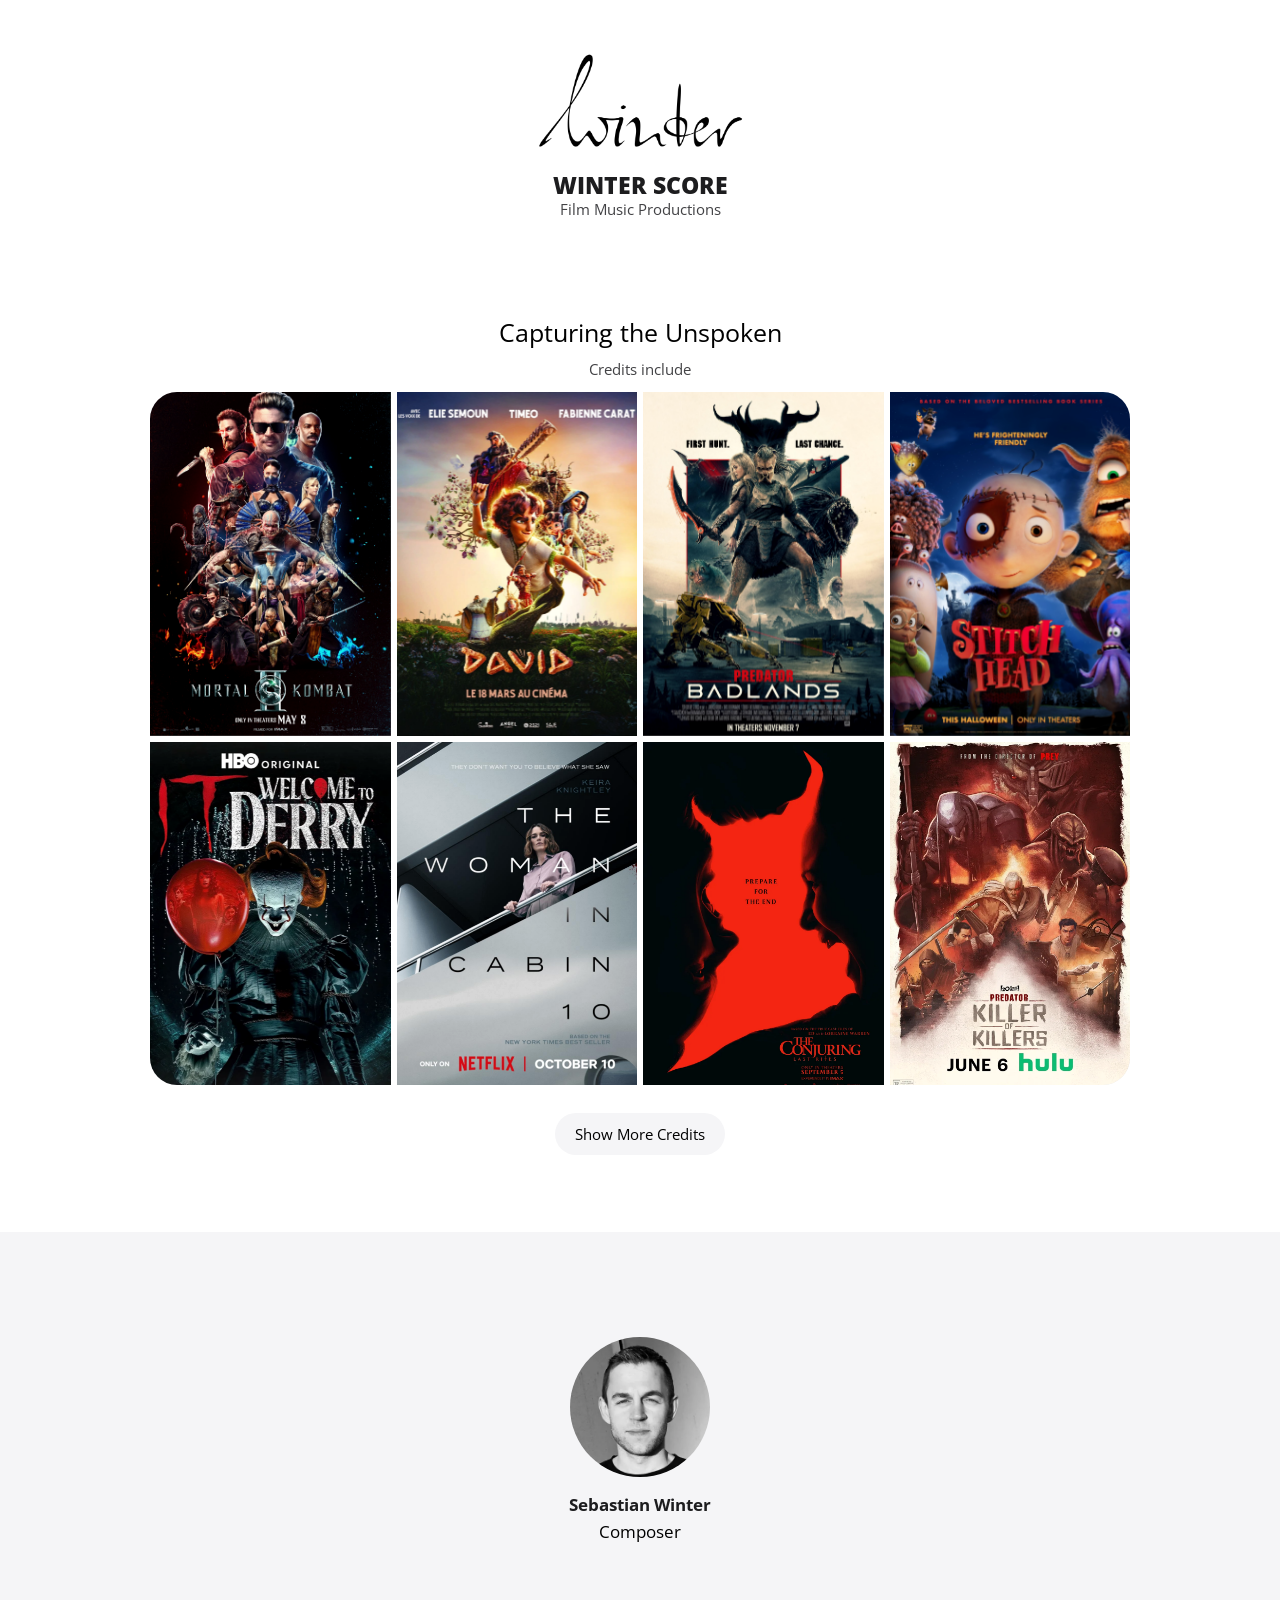
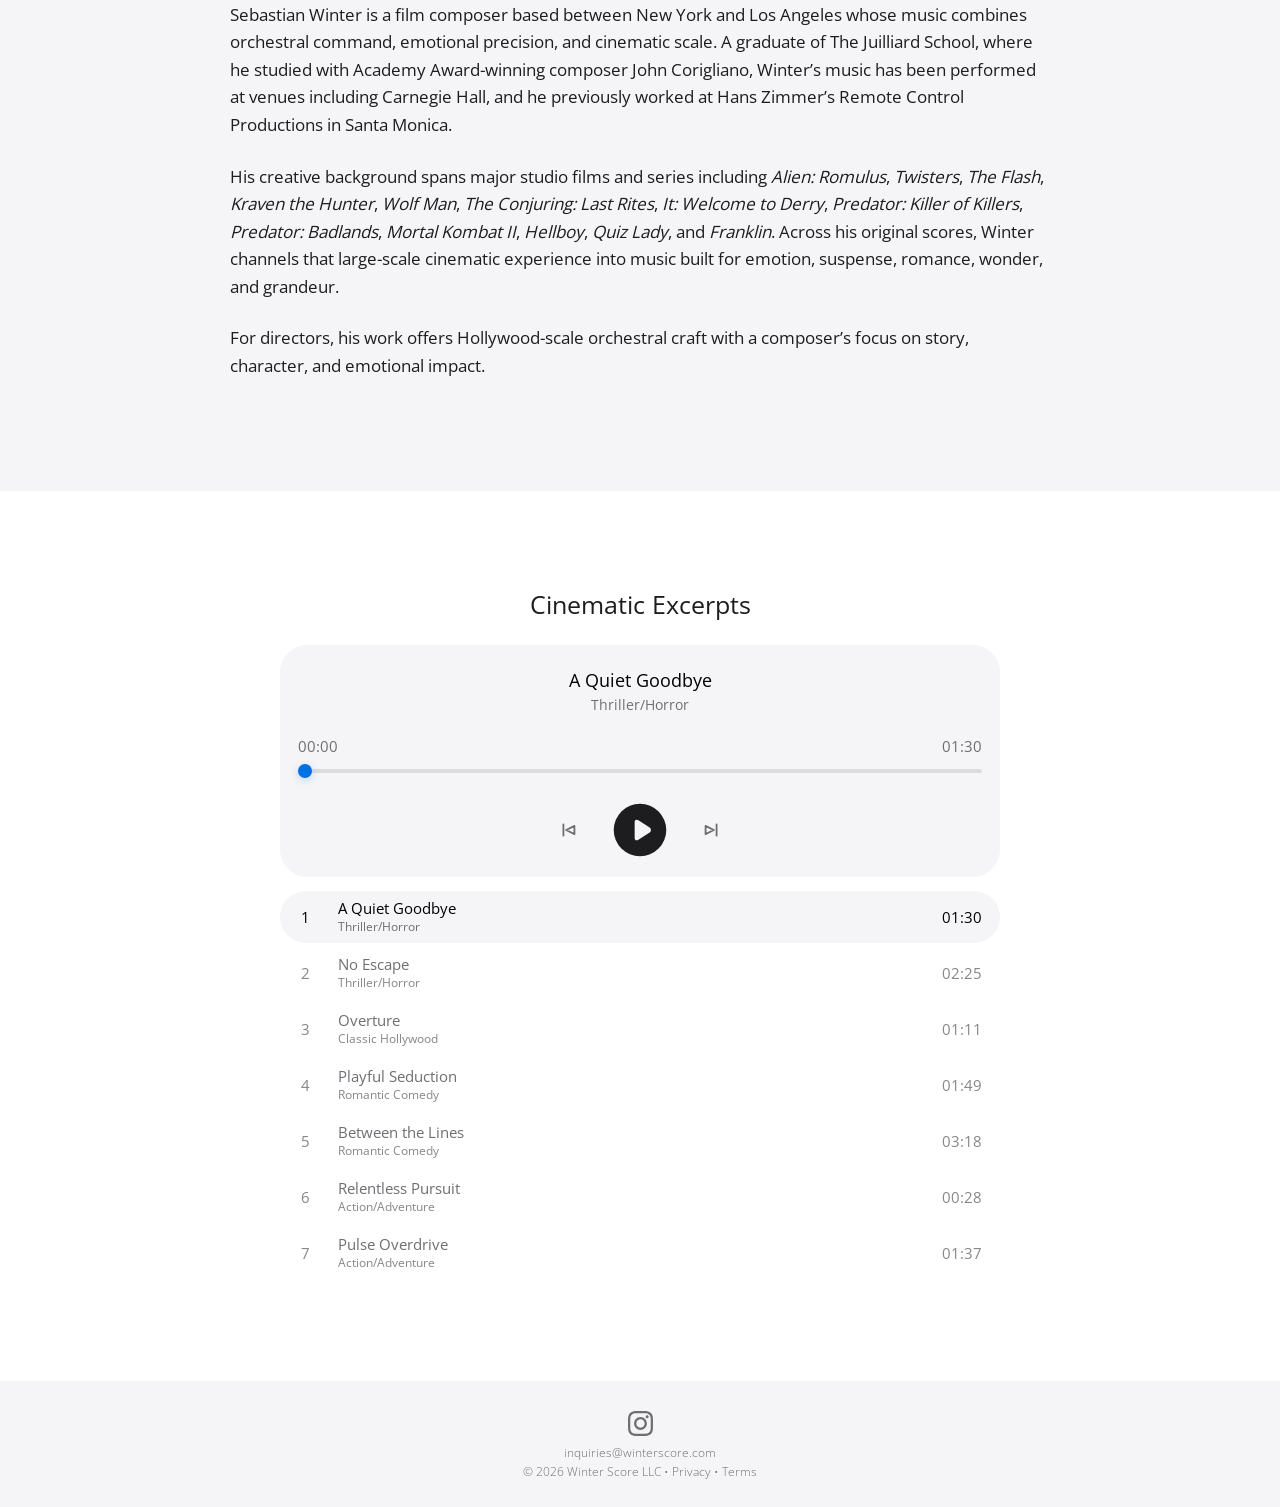
==== commit bcb68d30: "Keep credits toggle size stable" ====
--- a/index.html
+++ b/index.html
@@ -99,7 +99,7 @@
     </script>
     <link rel="icon" href="assets/images/winter-score-logo-black.png">
     <link rel="preload" href="assets/images/winter-score-logo-white.png" as="image">
-    <link rel="stylesheet" href="styles.css?v=20260520-credits-toggle-hover">
+    <link rel="stylesheet" href="styles.css?v=20260520-credits-toggle-color">
   </head>
   <body>
     <a class="skip-link" href="#main-content">Skip to content</a>
--- a/styles.css
+++ b/styles.css
@@ -364,17 +364,12 @@
   font-size: 15px;
   font-weight: 400;
   line-height: 1;
-  transform: scale(1);
-  transform-origin: center center;
-  transition:
-    background-color 320ms cubic-bezier(0.4, 0, 0.25, 1),
-    transform 320ms cubic-bezier(0.4, 0, 0.25, 1);
+  transition: background-color 320ms cubic-bezier(0.4, 0, 0.25, 1);
 }
 
 .credits-toggle:hover,
 .credits-toggle:focus-visible {
   background: var(--credits-toggle-hover);
-  transform: scale(1.035);
 }
 
 .bio {
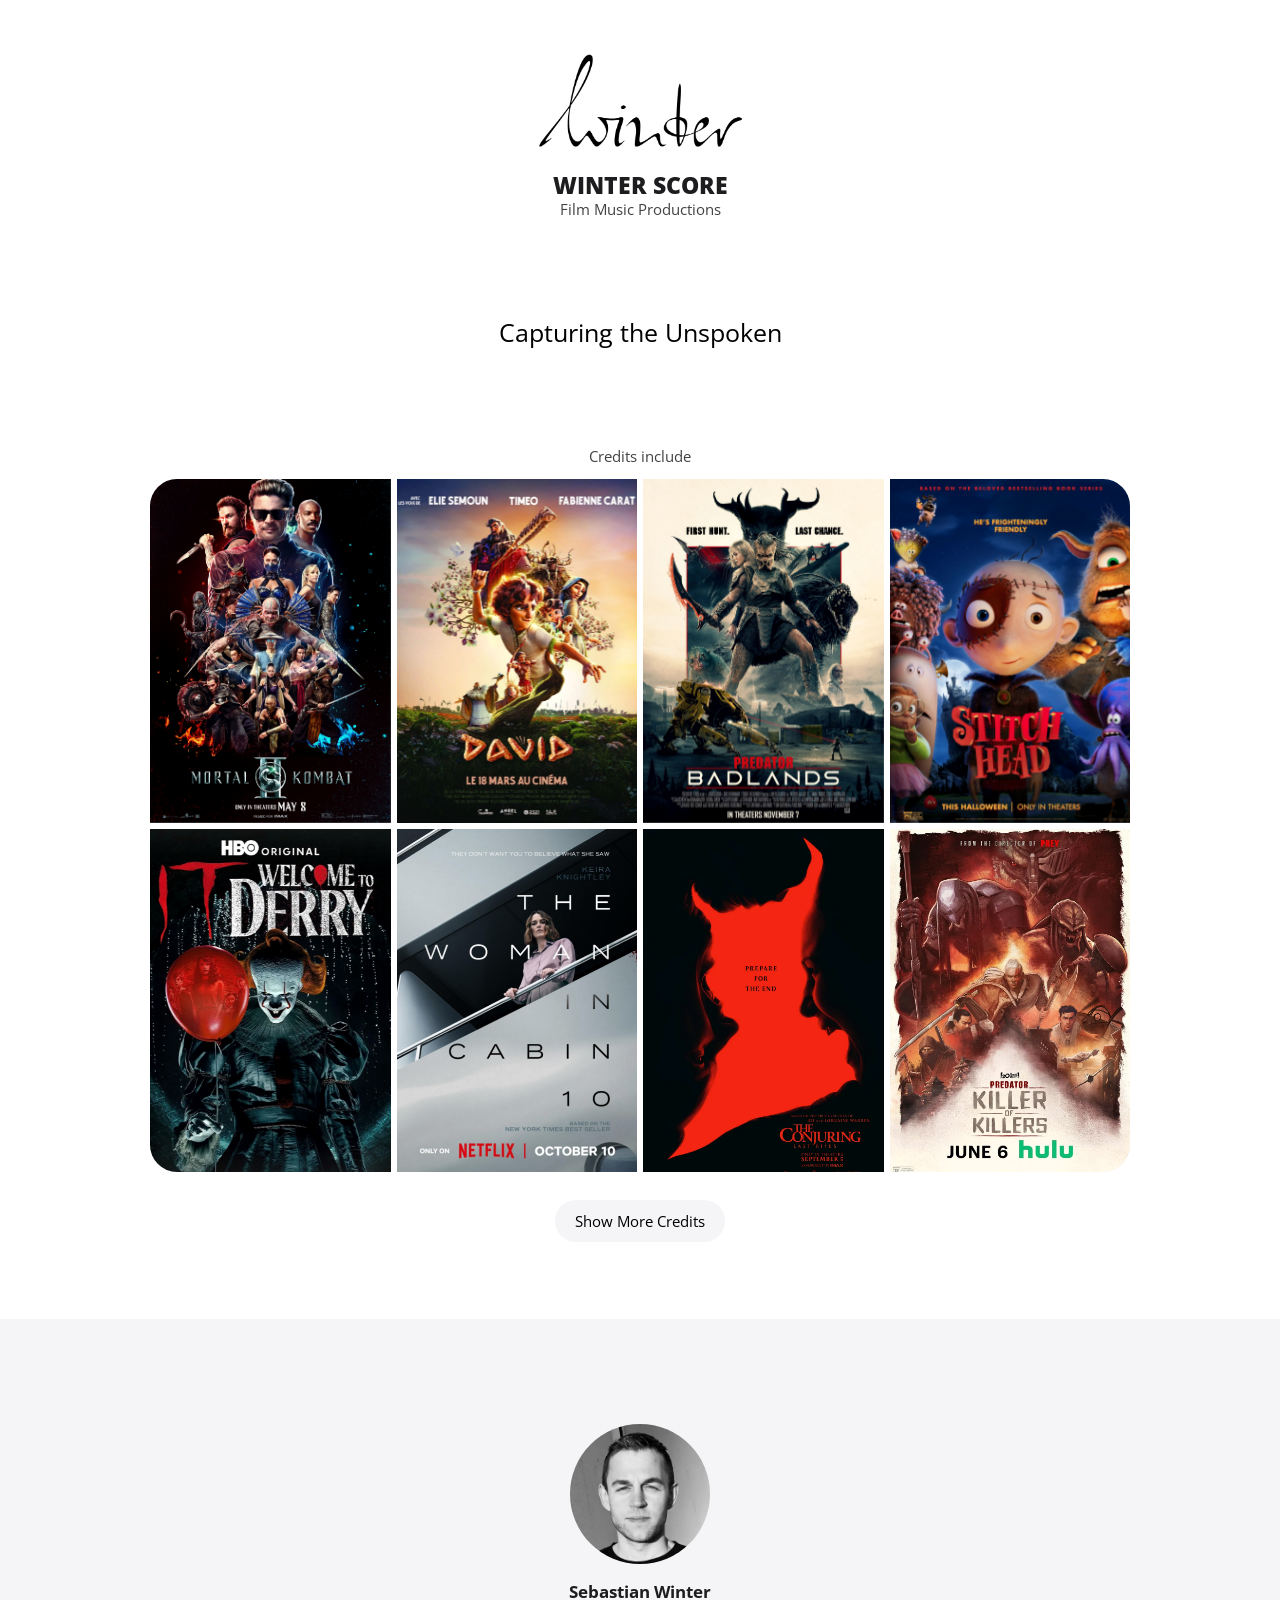
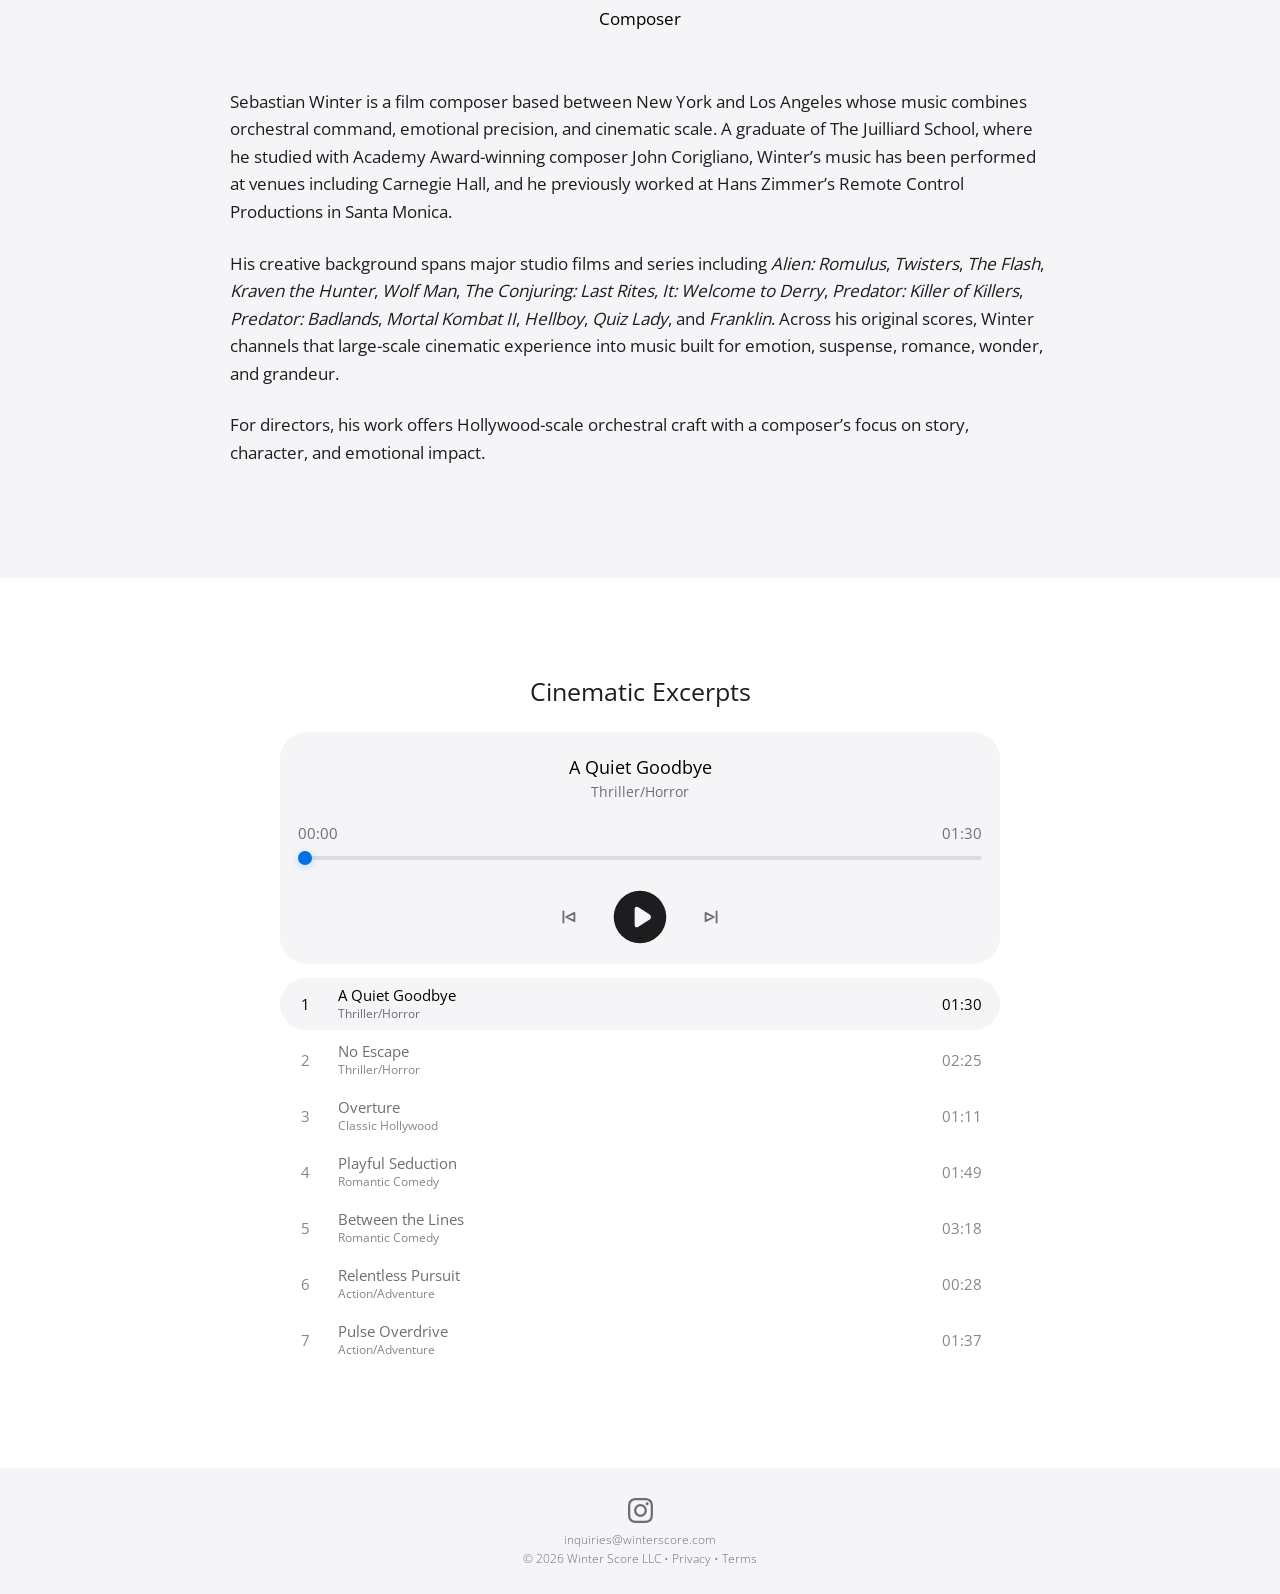
==== commit 59247501: "Preserve desktop hero credits spacing" ====
--- a/index.html
+++ b/index.html
@@ -99,7 +99,7 @@
     </script>
     <link rel="icon" href="assets/images/winter-score-logo-black.png">
     <link rel="preload" href="assets/images/winter-score-logo-white.png" as="image">
-    <link rel="stylesheet" href="styles.css?v=20260520-credits-toggle-color">
+    <link rel="stylesheet" href="styles.css?v=20260520-hero-credits-gap">
   </head>
   <body>
     <a class="skip-link" href="#main-content">Skip to content</a>
--- a/styles.css
+++ b/styles.css
@@ -248,7 +248,7 @@
 }
 
 .credits {
-  padding: 0 24px clamp(64px, 6vw, 88px);
+  padding: 87px 24px clamp(64px, 6vw, 88px);
 }
 
 .section-label {
